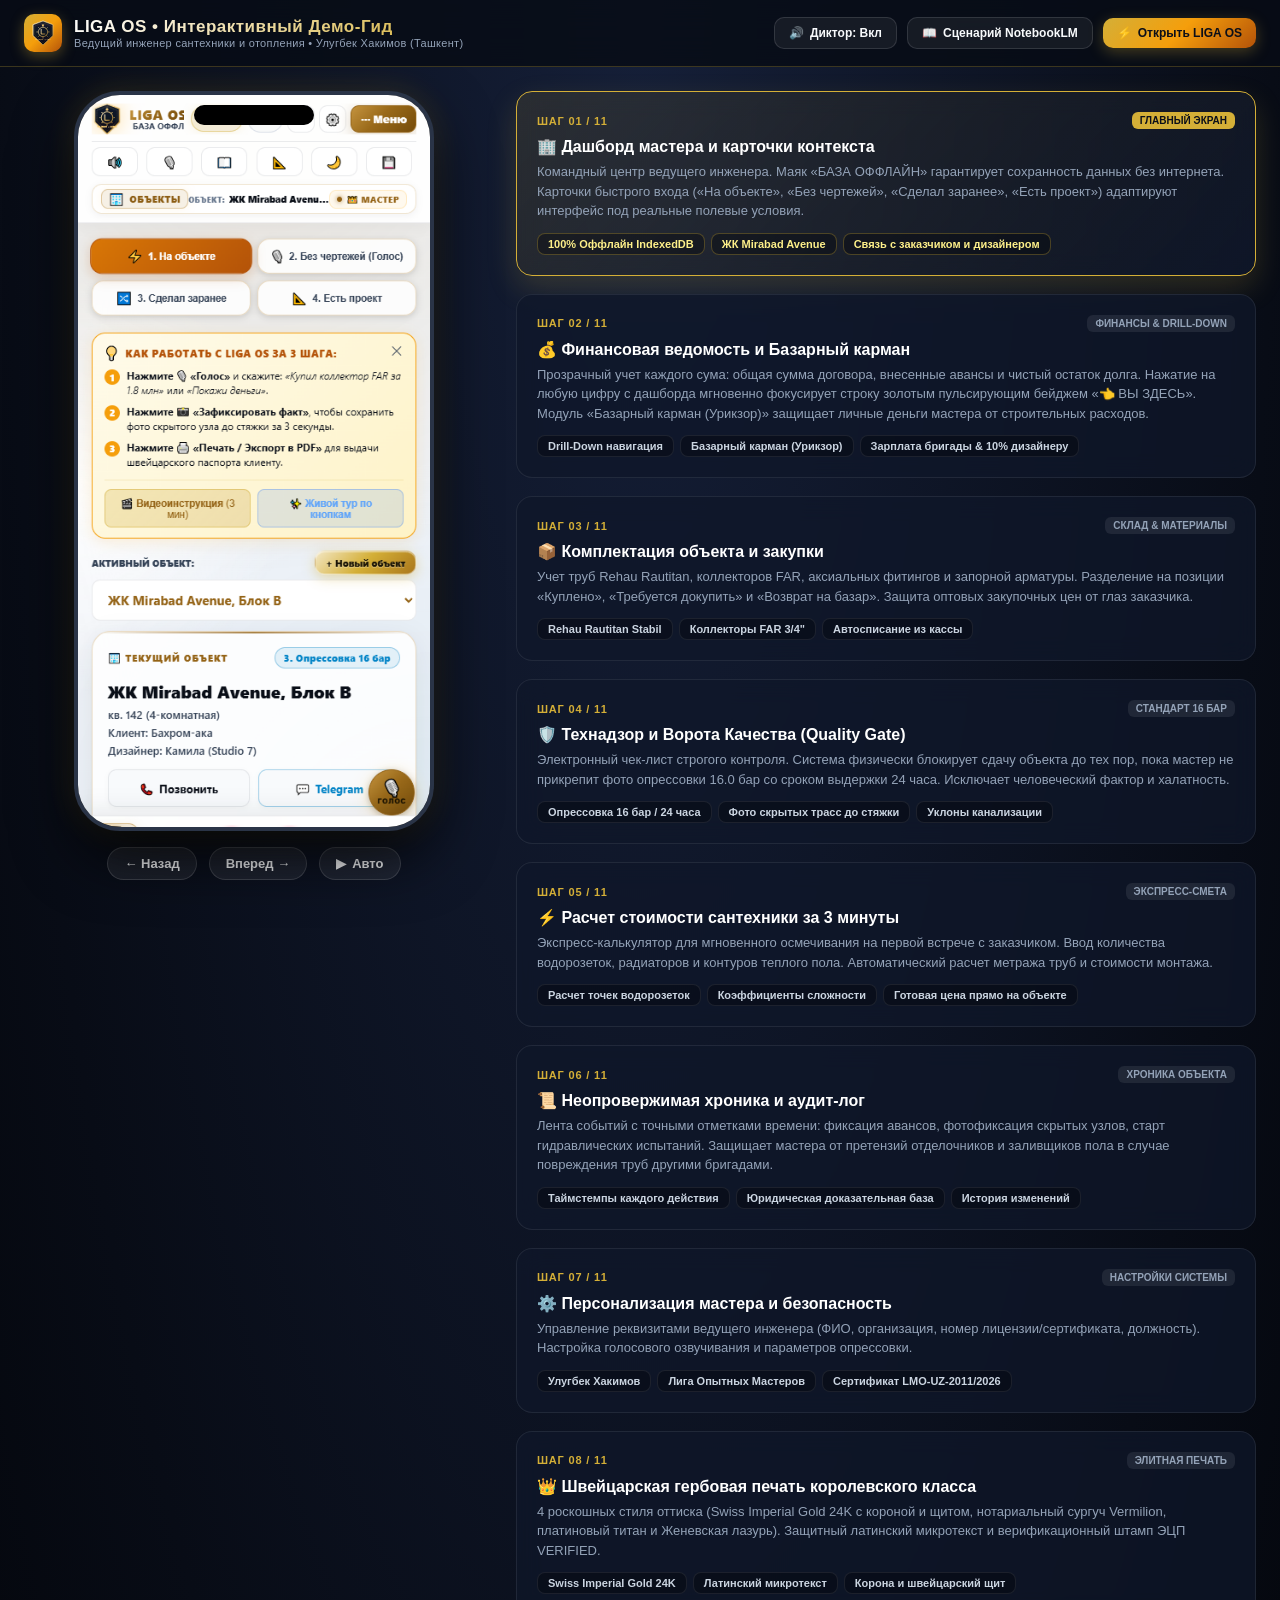
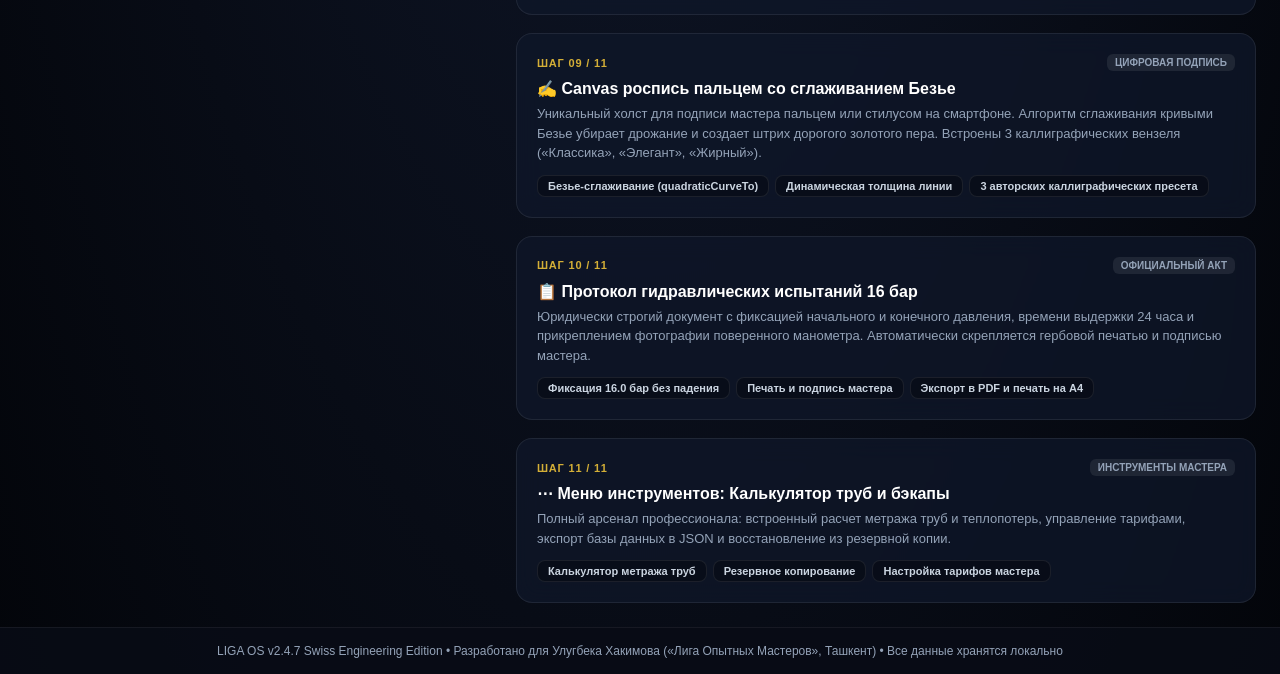
==== demo/index.html @ 66bcec08 "feat(demo): Add interactive web presentation, 11 high-res UI screenshots & NotebookLM master source " ====
<!DOCTYPE html>
<html lang="ru">
<head>
  <meta charset="UTF-8">
  <meta name="viewport" content="width=device-width, initial-scale=1.0">
  <title>LIGA OS — Официальная Интерактивная Презентация и Демо-Гид</title>
  <link rel="icon" href="../icons/favicon.ico">
  <style>
    :root {
      --bg-dark: #080c16;
      --bg-card: rgba(15, 23, 42, 0.75);
      --glass-border: rgba(212, 175, 55, 0.25);
      --gold-primary: #d4af37;
      --gold-light: #fef08a;
      --gold-gradient: linear-gradient(135deg, #d4af37 0%, #f59e0b 50%, #b45309 100%);
      --text-main: #f8fafc;
      --text-muted: #94a3b8;
      --neon-emerald: #10b981;
      --neon-cyan: #06b6d4;
      --radius-main: 16px;
      --font-main: -apple-system, BlinkMacSystemFont, "Segoe UI", Roboto, "Helvetica Neue", Arial, sans-serif;
    }

    * {
      box-sizing: border-box;
      margin: 0;
      padding: 0;
    }

    body {
      background: radial-gradient(ellipse at 50% 0%, #151f38 0%, #080c16 70%, #03050a 100%);
      color: var(--text-main);
      font-family: var(--font-main);
      min-height: 100vh;
      display: flex;
      flex-direction: column;
      overflow-x: hidden;
    }

    /* Верхняя панель презентации */
    .demo-header {
      display: flex;
      justify-content: space-between;
      align-items: center;
      padding: 14px 24px;
      background: rgba(8, 12, 22, 0.85);
      backdrop-filter: blur(16px);
      border-bottom: 1px solid var(--glass-border);
      position: sticky;
      top: 0;
      z-index: 100;
    }

    .brand-block {
      display: flex;
      align-items: center;
      gap: 12px;
    }

    .brand-logo {
      width: 38px;
      height: 38px;
      border-radius: 10px;
      background: var(--gold-gradient);
      padding: 6px;
      box-shadow: 0 4px 14px rgba(212, 175, 55, 0.35);
    }

    .brand-title {
      font-size: 17px;
      font-weight: 900;
      letter-spacing: 0.5px;
      background: linear-gradient(135deg, #ffffff 0%, var(--gold-primary) 100%);
      -webkit-background-clip: text;
      -webkit-text-fill-color: transparent;
    }

    .brand-tag {
      font-size: 11px;
      color: var(--text-muted);
      letter-spacing: 0.3px;
    }

    .header-actions {
      display: flex;
      align-items: center;
      gap: 10px;
    }

    .btn-action {
      background: rgba(255, 255, 255, 0.06);
      border: 1px solid rgba(255, 255, 255, 0.12);
      color: var(--text-main);
      padding: 8px 14px;
      border-radius: 10px;
      font-size: 12px;
      font-weight: 700;
      cursor: pointer;
      display: flex;
      align-items: center;
      gap: 6px;
      text-decoration: none;
      transition: all 0.2s ease;
    }

    .btn-action:hover {
      background: rgba(212, 175, 55, 0.15);
      border-color: var(--gold-primary);
      transform: translateY(-1px);
    }

    .btn-gold {
      background: var(--gold-gradient);
      color: #0b0f19;
      border: none;
      box-shadow: 0 4px 15px rgba(212, 175, 55, 0.3);
    }

    .btn-gold:hover {
      box-shadow: 0 6px 20px rgba(212, 175, 55, 0.5);
    }

    /* Основная рабочая область */
    .demo-main {
      flex: 1;
      display: grid;
      grid-template-columns: 460px 1fr;
      gap: 32px;
      padding: 24px;
      max-width: 1400px;
      margin: 0 auto;
      width: 100%;
    }

    @media (max-width: 992px) {
      .demo-main {
        grid-template-columns: 1fr;
        padding: 16px;
      }
    }

    /* Смартфон-фрейм */
    .phone-container {
      display: flex;
      flex-direction: column;
      align-items: center;
      position: sticky;
      top: 90px;
    }

    .phone-mockup {
      width: 360px;
      height: 740px;
      background: #000000;
      border-radius: 46px;
      border: 4px solid #2a3447;
      box-shadow: 0 25px 60px rgba(0, 0, 0, 0.8), 0 0 30px rgba(212, 175, 55, 0.2);
      position: relative;
      overflow: hidden;
      display: flex;
      flex-direction: column;
    }

    .phone-notch {
      position: absolute;
      top: 10px;
      left: 50%;
      transform: translateX(-50%);
      width: 120px;
      height: 20px;
      background: #000;
      border-radius: 12px;
      z-index: 10;
    }

    .phone-screen {
      flex: 1;
      overflow-y: auto;
      background: #0b0f19;
      position: relative;
    }

    .phone-screen img {
      width: 100%;
      display: block;
      transition: opacity 0.3s ease;
    }

    .phone-controls {
      display: flex;
      justify-content: center;
      gap: 12px;
      margin-top: 16px;
    }

    .control-btn {
      background: rgba(255, 255, 255, 0.08);
      border: 1px solid rgba(255, 255, 255, 0.15);
      color: var(--text-main);
      padding: 8px 16px;
      border-radius: 20px;
      font-size: 13px;
      font-weight: 700;
      cursor: pointer;
      display: flex;
      align-items: center;
      gap: 6px;
      transition: all 0.2s ease;
    }

    .control-btn:hover {
      background: var(--gold-primary);
      color: #0b0f19;
    }

    /* Панель шагов и описаний */
    .walkthrough-panel {
      display: flex;
      flex-direction: column;
      gap: 18px;
    }

    .step-card {
      background: var(--bg-card);
      border: 1px solid rgba(255, 255, 255, 0.08);
      border-radius: var(--radius-main);
      padding: 20px;
      cursor: pointer;
      transition: all 0.25s cubic-bezier(0.16, 1, 0.3, 1);
      position: relative;
      backdrop-filter: blur(12px);
    }

    .step-card:hover {
      border-color: rgba(212, 175, 55, 0.4);
      transform: translateY(-2px);
      box-shadow: 0 8px 24px rgba(0, 0, 0, 0.4);
    }

    .step-card.active {
      border-color: var(--gold-primary);
      background: linear-gradient(135deg, rgba(212, 175, 55, 0.12) 0%, rgba(15, 23, 42, 0.9) 100%);
      box-shadow: 0 12px 30px rgba(212, 175, 55, 0.18);
    }

    .step-header {
      display: flex;
      justify-content: space-between;
      align-items: center;
      margin-bottom: 8px;
    }

    .step-number {
      font-size: 11px;
      font-weight: 800;
      color: var(--gold-primary);
      text-transform: uppercase;
      letter-spacing: 0.8px;
    }

    .step-badge {
      font-size: 10px;
      font-weight: 800;
      padding: 3px 8px;
      border-radius: 6px;
      background: rgba(255, 255, 255, 0.08);
      color: var(--text-muted);
    }

    .step-card.active .step-badge {
      background: var(--gold-primary);
      color: #0b0f19;
    }

    .step-title {
      font-size: 16px;
      font-weight: 800;
      color: #ffffff;
      margin-bottom: 6px;
    }

    .step-desc {
      font-size: 13px;
      color: var(--text-muted);
      line-height: 1.5;
    }

    .step-features {
      margin-top: 12px;
      display: flex;
      flex-wrap: wrap;
      gap: 6px;
    }

    .feature-chip {
      font-size: 11px;
      font-weight: 600;
      padding: 4px 10px;
      border-radius: 8px;
      background: rgba(0, 0, 0, 0.3);
      border: 1px solid rgba(255, 255, 255, 0.08);
      color: #cbd5e1;
    }

    .step-card.active .feature-chip {
      border-color: rgba(212, 175, 55, 0.3);
      color: var(--gold-light);
    }

    /* Футер */
    .demo-footer {
      padding: 16px 24px;
      text-align: center;
      border-top: 1px solid rgba(255, 255, 255, 0.06);
      background: rgba(8, 12, 22, 0.9);
      font-size: 12px;
      color: var(--text-muted);
    }

    /* Floating Voice Player Indicator */
    .voice-indicator {
      display: flex;
      align-items: center;
      gap: 6px;
      font-size: 11px;
      color: var(--neon-emerald);
      font-weight: 700;
    }

    .pulse-dot {
      width: 8px;
      height: 8px;
      border-radius: 50%;
      background: var(--neon-emerald);
      box-shadow: 0 0 10px var(--neon-emerald);
      animation: pulse 1.5s infinite;
    }

    @keyframes pulse {
      0%, 100% { transform: scale(1); opacity: 1; }
      50% { transform: scale(1.3); opacity: 0.6; }
    }
  </style>
</head>
<body>

  <!-- Верхний статус-бар презентации -->
  <header class="demo-header">
    <div class="brand-block">
      <img src="../icons/logo.svg" alt="LIGA Logo" class="brand-logo">
      <div>
        <div class="brand-title">LIGA OS • Интерактивный Демо-Гид</div>
        <div class="brand-tag">Ведущий инженер сантехники и отопления • Улугбек Хакимов (Ташкент)</div>
      </div>
    </div>
    <div class="header-actions">
      <button id="btn-voice-toggle" class="btn-action" onclick="toggleVoiceNarration()">
        <span id="voice-icon">🔊</span>
        <span id="voice-status">Диктор: Вкл</span>
      </button>
      <a href="./NOTEBOOKLM_MASTER_SOURCE.md" target="_blank" class="btn-action" title="Открыть полный сценарий для NotebookLM">
        <span>📖</span> Сценарий NotebookLM
      </a>
      <a href="../index.html" class="btn-action btn-gold" title="Открыть рабочее приложение LIGA OS">
        <span>⚡</span> Открыть LIGA OS
      </a>
    </div>
  </header>

  <!-- Рабочая область -->
  <main class="demo-main">

    <!-- Левая колонка: интерактивный смартфон -->
    <div class="phone-container">
      <div class="phone-mockup">
        <div class="phone-notch"></div>
        <div class="phone-screen" id="phone-screen">
          <img id="active-screenshot" src="./assets/01_dashboard.png" alt="Экран LIGA OS">
        </div>
      </div>
      <div class="phone-controls">
        <button class="control-btn" onclick="prevStep()">← Назад</button>
        <button class="control-btn" onclick="nextStep()">Вперед →</button>
        <button class="control-btn" onclick="toggleAutoPlay()">
          <span id="autoplay-icon">▶</span> Авто
        </button>
      </div>
    </div>

    <!-- Правая колонка: интерактивные шаги -->
    <div class="walkthrough-panel" id="steps-list">

      <!-- Шаг 1 -->
      <div class="step-card active" data-step="0" onclick="goToStep(0)">
        <div class="step-header">
          <span class="step-number">Шаг 01 / 11</span>
          <span class="step-badge">ГЛАВНЫЙ ЭКРАН</span>
        </div>
        <div class="step-title">🏢 Дашборд мастера и карточки контекста</div>
        <div class="step-desc">
          Командный центр ведущего инженера. Маяк «БАЗА ОФФЛАЙН» гарантирует сохранность данных без интернета. Карточки быстрого входа («На объекте», «Без чертежей», «Сделал заранее», «Есть проект») адаптируют интерфейс под реальные полевые условия.
        </div>
        <div class="step-features">
          <span class="feature-chip">100% Оффлайн IndexedDB</span>
          <span class="feature-chip">ЖК Mirabad Avenue</span>
          <span class="feature-chip">Связь с заказчиком и дизайнером</span>
        </div>
      </div>

      <!-- Шаг 2 -->
      <div class="step-card" data-step="1" onclick="goToStep(1)">
        <div class="step-header">
          <span class="step-number">Шаг 02 / 11</span>
          <span class="step-badge">ФИНАНСЫ & DRILL-DOWN</span>
        </div>
        <div class="step-title">💰 Финансовая ведомость и Базарный карман</div>
        <div class="step-desc">
          Прозрачный учет каждого сума: общая сумма договора, внесенные авансы и чистый остаток долга. Нажатие на любую цифру с дашборда мгновенно фокусирует строку золотым пульсирующим бейджем «👈 ВЫ ЗДЕСЬ». Модуль «Базарный карман (Урикзор)» защищает личные деньги мастера от строительных расходов.
        </div>
        <div class="step-features">
          <span class="feature-chip">Drill-Down навигация</span>
          <span class="feature-chip">Базарный карман (Урикзор)</span>
          <span class="feature-chip">Зарплата бригады & 10% дизайнеру</span>
        </div>
      </div>

      <!-- Шаг 3 -->
      <div class="step-card" data-step="2" onclick="goToStep(2)">
        <div class="step-header">
          <span class="step-number">Шаг 03 / 11</span>
          <span class="step-badge">СКЛАД & МАТЕРИАЛЫ</span>
        </div>
        <div class="step-title">📦 Комплектация объекта и закупки</div>
        <div class="step-desc">
          Учет труб Rehau Rautitan, коллекторов FAR, аксиальных фитингов и запорной арматуры. Разделение на позиции «Куплено», «Требуется докупить» и «Возврат на базар». Защита оптовых закупочных цен от глаз заказчика.
        </div>
        <div class="step-features">
          <span class="feature-chip">Rehau Rautitan Stabil</span>
          <span class="feature-chip">Коллекторы FAR 3/4"</span>
          <span class="feature-chip">Автосписание из кассы</span>
        </div>
      </div>

      <!-- Шаг 4 -->
      <div class="step-card" data-step="3" onclick="goToStep(3)">
        <div class="step-header">
          <span class="step-number">Шаг 04 / 11</span>
          <span class="step-badge">СТАНДАРТ 16 БАР</span>
        </div>
        <div class="step-title">🛡️ Технадзор и Ворота Качества (Quality Gate)</div>
        <div class="step-desc">
          Электронный чек-лист строгого контроля. Система физически блокирует сдачу объекта до тех пор, пока мастер не прикрепит фото опрессовки 16.0 бар со сроком выдержки 24 часа. Исключает человеческий фактор и халатность.
        </div>
        <div class="step-features">
          <span class="feature-chip">Опрессовка 16 бар / 24 часа</span>
          <span class="feature-chip">Фото скрытых трасс до стяжки</span>
          <span class="feature-chip">Уклоны канализации</span>
        </div>
      </div>

      <!-- Шаг 5 -->
      <div class="step-card" data-step="4" onclick="goToStep(4)">
        <div class="step-header">
          <span class="step-number">Шаг 05 / 11</span>
          <span class="step-badge">ЭКСПРЕСС-СМЕТА</span>
        </div>
        <div class="step-title">⚡ Расчет стоимости сантехники за 3 минуты</div>
        <div class="step-desc">
          Экспресс-калькулятор для мгновенного осмечивания на первой встрече с заказчиком. Ввод количества водорозеток, радиаторов и контуров теплого пола. Автоматический расчет метража труб и стоимости монтажа.
        </div>
        <div class="step-features">
          <span class="feature-chip">Расчет точек водорозеток</span>
          <span class="feature-chip">Коэффициенты сложности</span>
          <span class="feature-chip">Готовая цена прямо на объекте</span>
        </div>
      </div>

      <!-- Шаг 6 -->
      <div class="step-card" data-step="5" onclick="goToStep(5)">
        <div class="step-header">
          <span class="step-number">Шаг 06 / 11</span>
          <span class="step-badge">ХРОНИКА ОБЪЕКТА</span>
        </div>
        <div class="step-title">📜 Неопровержимая хроника и аудит-лог</div>
        <div class="step-desc">
          Лента событий с точными отметками времени: фиксация авансов, фотофиксация скрытых узлов, старт гидравлических испытаний. Защищает мастера от претензий отделочников и заливщиков пола в случае повреждения труб другими бригадами.
        </div>
        <div class="step-features">
          <span class="feature-chip">Таймстемпы каждого действия</span>
          <span class="feature-chip">Юридическая доказательная база</span>
          <span class="feature-chip">История изменений</span>
        </div>
      </div>

      <!-- Шаг 7 -->
      <div class="step-card" data-step="6" onclick="goToStep(6)">
        <div class="step-header">
          <span class="step-number">Шаг 07 / 11</span>
          <span class="step-badge">НАСТРОЙКИ СИСТЕМЫ</span>
        </div>
        <div class="step-title">⚙️ Персонализация мастера и безопасность</div>
        <div class="step-desc">
          Управление реквизитами ведущего инженера (ФИО, организация, номер лицензии/сертификата, должность). Настройка голосового озвучивания и параметров опрессовки.
        </div>
        <div class="step-features">
          <span class="feature-chip">Улугбек Хакимов</span>
          <span class="feature-chip">Лига Опытных Мастеров</span>
          <span class="feature-chip">Сертификат LMO-UZ-2011/2026</span>
        </div>
      </div>

      <!-- Шаг 8 -->
      <div class="step-card" data-step="7" onclick="goToStep(7)">
        <div class="step-header">
          <span class="step-number">Шаг 08 / 11</span>
          <span class="step-badge">ЭЛИТНАЯ ПЕЧАТЬ</span>
        </div>
        <div class="step-title">👑 Швейцарская гербовая печать королевского класса</div>
        <div class="step-desc">
          4 роскошных стиля оттиска (Swiss Imperial Gold 24K с короной и щитом, нотариальный сургуч Vermilion, платиновый титан и Женевская лазурь). Защитный латинский микротекст и верификационный штамп ЭЦП VERIFIED.
        </div>
        <div class="step-features">
          <span class="feature-chip">Swiss Imperial Gold 24K</span>
          <span class="feature-chip">Латинский микротекст</span>
          <span class="feature-chip">Корона и швейцарский щит</span>
        </div>
      </div>

      <!-- Шаг 9 -->
      <div class="step-card" data-step="8" onclick="goToStep(8)">
        <div class="step-header">
          <span class="step-number">Шаг 09 / 11</span>
          <span class="step-badge">ЦИФРОВАЯ ПОДПИСЬ</span>
        </div>
        <div class="step-title">✍️ Canvas роспись пальцем со сглаживанием Безье</div>
        <div class="step-desc">
          Уникальный холст для подписи мастера пальцем или стилусом на смартфоне. Алгоритм сглаживания кривыми Безье убирает дрожание и создает штрих дорогого золотого пера. Встроены 3 каллиграфических вензеля («Классика», «Элегант», «Жирный»).
        </div>
        <div class="step-features">
          <span class="feature-chip">Безье-сглаживание (quadraticCurveTo)</span>
          <span class="feature-chip">Динамическая толщина линии</span>
          <span class="feature-chip">3 авторских каллиграфических пресета</span>
        </div>
      </div>

      <!-- Шаг 10 -->
      <div class="step-card" data-step="9" onclick="goToStep(9)">
        <div class="step-header">
          <span class="step-number">Шаг 10 / 11</span>
          <span class="step-badge">ОФИЦИАЛЬНЫЙ АКТ</span>
        </div>
        <div class="step-title">📋 Протокол гидравлических испытаний 16 бар</div>
        <div class="step-desc">
          Юридически строгий документ с фиксацией начального и конечного давления, времени выдержки 24 часа и прикреплением фотографии поверенного манометра. Автоматически скрепляется гербовой печатью и подписью мастера.
        </div>
        <div class="step-features">
          <span class="feature-chip">Фиксация 16.0 бар без падения</span>
          <span class="feature-chip">Печать и подпись мастера</span>
          <span class="feature-chip">Экспорт в PDF и печать на А4</span>
        </div>
      </div>

      <!-- Шаг 11 -->
      <div class="step-card" data-step="10" onclick="goToStep(10)">
        <div class="step-header">
          <span class="step-number">Шаг 11 / 11</span>
          <span class="step-badge">ИНСТРУМЕНТЫ МАСТЕРА</span>
        </div>
        <div class="step-title">⋯ Меню инструментов: Калькулятор труб и бэкапы</div>
        <div class="step-desc">
          Полный арсенал профессионала: встроенный расчет метража труб и теплопотерь, управление тарифами, экспорт базы данных в JSON и восстановление из резервной копии.
        </div>
        <div class="step-features">
          <span class="feature-chip">Калькулятор метража труб</span>
          <span class="feature-chip">Резервное копирование</span>
          <span class="feature-chip">Настройка тарифов мастера</span>
        </div>
      </div>

    </div>

  </main>

  <!-- Футер -->
  <footer class="demo-footer">
    LIGA OS v2.4.7 Swiss Engineering Edition • Разработано для Улугбека Хакимова («Лига Опытных Мастеров», Ташкент) • Все данные хранятся локально
  </footer>

  <script>
    const screenshots = [
      './assets/01_dashboard.png',
      './assets/02_finances.png',
      './assets/03_materials.png',
      './assets/04_checklist.png',
      './assets/05_estimate.png',
      './assets/06_history.png',
      './assets/07_settings.png',
      './assets/08_seal_preview.png',
      './assets/09_signature_pad.png',
      './assets/10_pressure_act.png',
      './assets/11_more_menu.png'
    ];

    const voiceTexts = [
      "Шаг первый. Главный экран. Командный пункт мастера. Обратите внимание на зеленый индикатор 'База оффлайн'. Все данные объекта ЖК Mirabad Avenue хранятся прямо на смартфоне.",
      "Шаг второй. Финансы и взаиморасчеты. Договор, авансы и чистый остаток долга. Нажмите на сумму с главного экрана, и система подсветит строку ярким золотым бейджем 'Вы здесь'.",
      "Шаг третий. Склад и комплектация. Учет труб Rehau, коллекторов FAR и фитингов. Реальные закупочные цены на рынке Урикзор скрыты от посторонних глаз.",
      "Шаг четвертый. Технадзор и опрессовка 16 бар. Система физически блокирует сдачу объекта до подтверждения суточной опрессовки давлением 16 атмосфер.",
      "Шаг пятый. Экспресс-смета за три минуты прямо на объекте. Расчет водорозеток, отопления и теплого пола. Согласование цены без лишних споров.",
      "Шаг шестой. История объекта. Полный электронный журнал каждого действия с метками времени для защиты от любых претензий строителей.",
      "Шаг седьмой. Настройки системы. Персональные данные ведущего инженера Улугбека Хакимова и лицензия Лиги Опытных Мастеров.",
      "Шаг восьмой. Швейцарская гербовая печать королевского класса Swiss Imperial Gold с короной, щитом и микротекстом для официальных документов.",
      "Шаг девятый. Цифровая роспись мастера на холсте со сглаживанием Безье. Палец скользит мягко, как золотое перо, без неровностей и дрожания.",
      "Шаг десятый. Официальный Акт гидравлических испытаний 16 бар. Готов к печати на А4 или отправке клиенту в Телеграм.",
      "Шаг одиннадцатый. Меню инструментов мастера. Калькулятор труб, управление тарифами и надежные резервные копии базы данных."
    ];

    let currentStepIdx = 0;
    let isVoiceEnabled = true;
    let autoPlayTimer = null;

    function goToStep(idx) {
      if (idx < 0 || idx >= screenshots.length) return;
      currentStepIdx = idx;

      // 1. Обновляем изображение в смартфоне с плавной анимацией
      const img = document.getElementById('active-screenshot');
      img.style.opacity = '0.3';
      setTimeout(() => {
        img.src = screenshots[idx];
        img.style.opacity = '1';
      }, 150);

      // Скроллим телефон наверх
      const screen = document.getElementById('phone-screen');
      if (screen) screen.scrollTop = 0;

      // 2. Подсвечиваем активную карточку
      document.querySelectorAll('.step-card').forEach((card, i) => {
        if (i === idx) {
          card.classList.add('active');
          card.scrollIntoView({ behavior: 'smooth', block: 'nearest' });
        } else {
          card.classList.remove('active');
        }
      });

      // 3. Озвучиваем диктором, если включено
      if (isVoiceEnabled) {
        speakText(voiceTexts[idx]);
      }
    }

    function prevStep() {
      const nextIdx = currentStepIdx > 0 ? currentStepIdx - 1 : screenshots.length - 1;
      goToStep(nextIdx);
    }

    function nextStep() {
      const nextIdx = currentStepIdx < screenshots.length - 1 ? currentStepIdx + 1 : 0;
      goToStep(nextIdx);
    }

    function toggleAutoPlay() {
      const btn = document.getElementById('autoplay-icon');
      if (autoPlayTimer) {
        clearInterval(autoPlayTimer);
        autoPlayTimer = null;
        btn.innerText = '▶';
      } else {
        btn.innerText = '⏸';
        nextStep();
        autoPlayTimer = setInterval(() => {
          nextStep();
        }, 8000);
      }
    }

    function toggleVoiceNarration() {
      isVoiceEnabled = !isVoiceEnabled;
      const statusEl = document.getElementById('voice-status');
      const iconEl = document.getElementById('voice-icon');
      if (isVoiceEnabled) {
        statusEl.innerText = 'Диктор: Вкл';
        iconEl.innerText = '🔊';
        speakText(voiceTexts[currentStepIdx]);
      } else {
        statusEl.innerText = 'Диктор: Выкл';
        iconEl.innerText = '🔇';
        if (window.speechSynthesis) window.speechSynthesis.cancel();
      }
    }

    function speakText(text) {
      if (!window.speechSynthesis) return;
      window.speechSynthesis.cancel();
      const utterance = new SpeechSynthesisUtterance(text);
      utterance.lang = 'ru-RU';
      utterance.rate = 1.05;
      utterance.pitch = 1.0;
      window.speechSynthesis.speak(utterance);
    }
  </script>
</body>
</html>
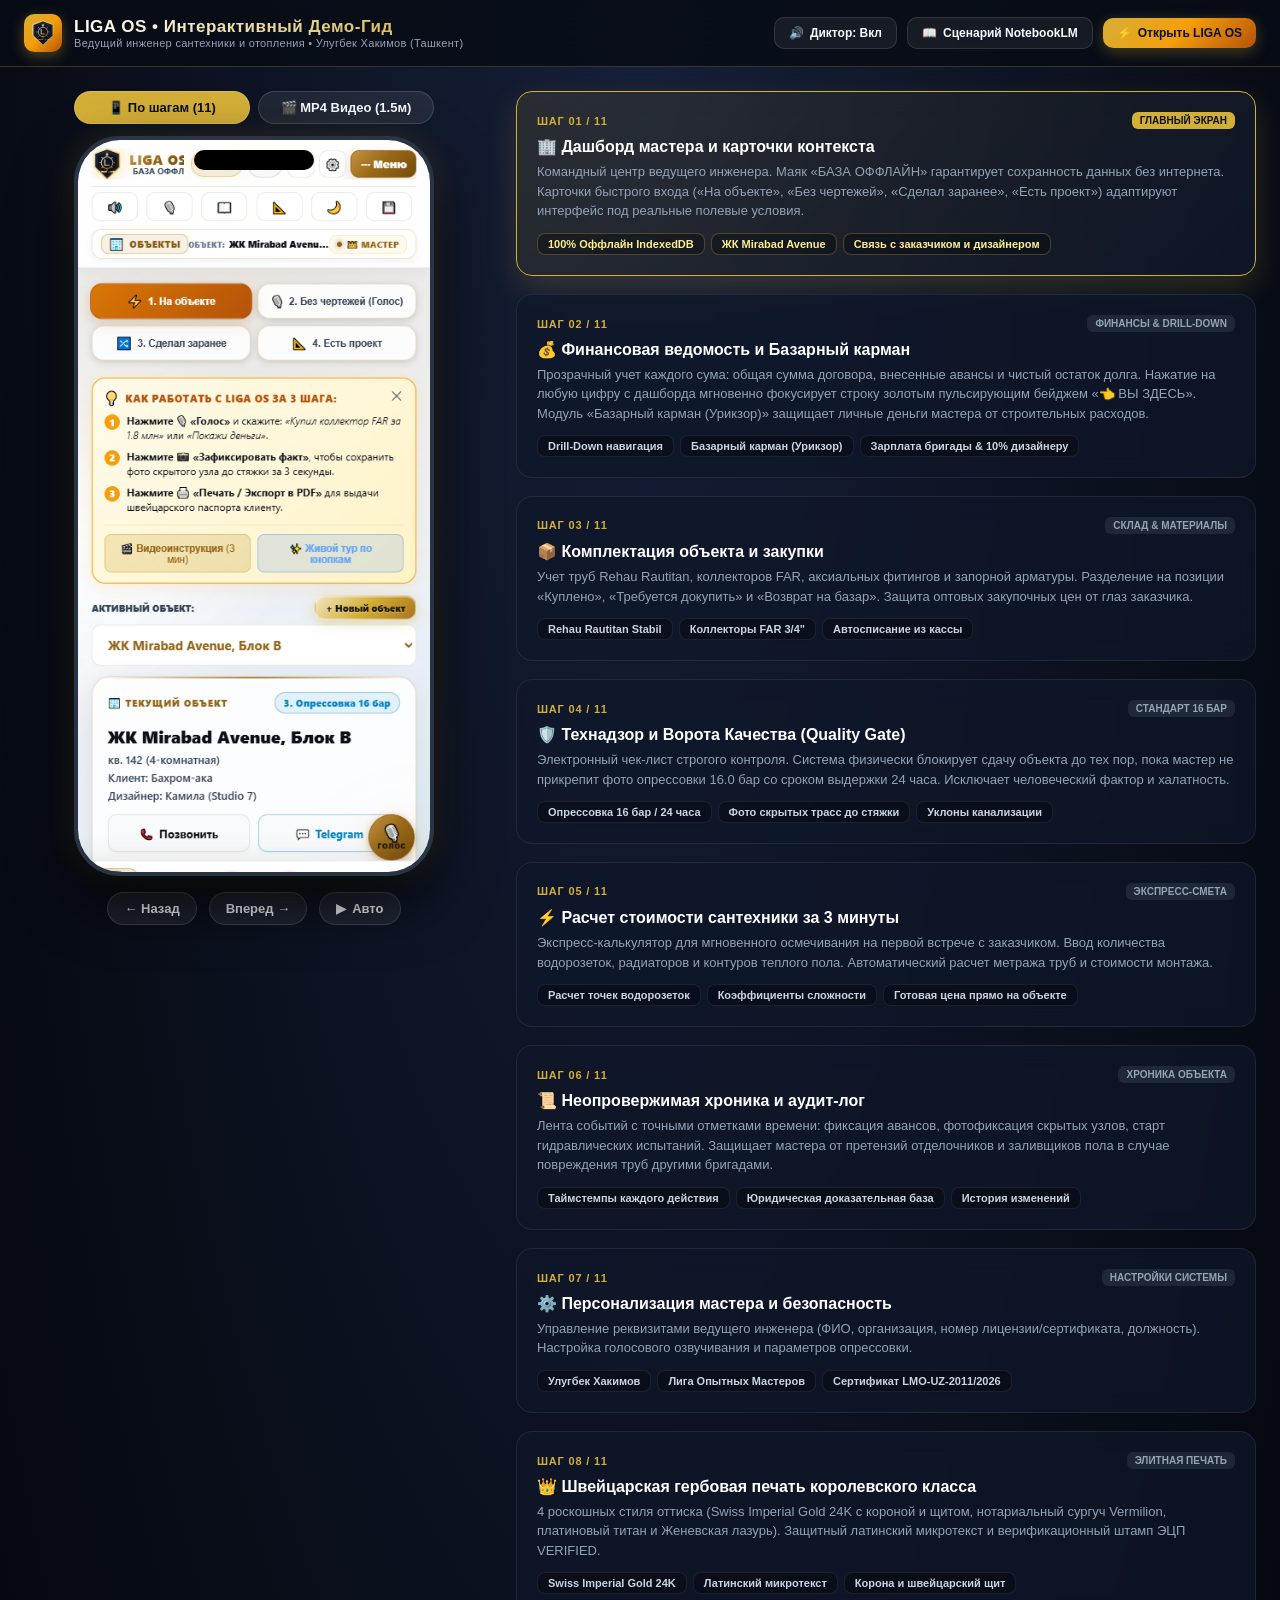
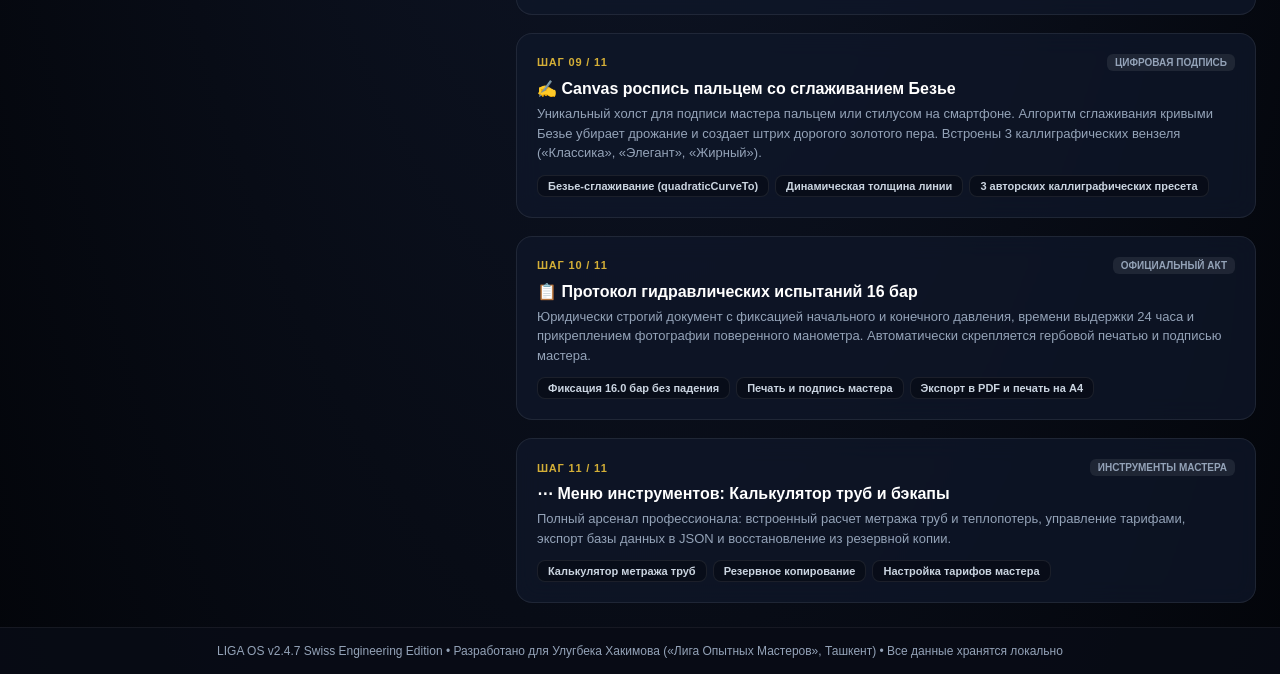
==== commit ca30d9e7: "v2.4.8: Official MP4 video guide (3.8MB with Russian narration), Network-First Service Worker cache " ====
--- a/demo/index.html
+++ b/demo/index.html
@@ -372,13 +372,24 @@
 
     <!-- Левая колонка: интерактивный смартфон -->
     <div class="phone-container">
+      <!-- Переключатель режима: Шаги / Видео -->
+      <div style="display:flex; gap:8px; margin-bottom:12px; width:100%; max-width:360px;">
+        <button id="btn-mode-interactive" class="control-btn" onclick="switchDemoView('interactive')" style="flex:1; justify-content:center; background:var(--gold-primary); color:#0b0f19;">
+          📱 По шагам (11)
+        </button>
+        <button id="btn-mode-video" class="control-btn" onclick="switchDemoView('video')" style="flex:1; justify-content:center;">
+          🎬 MP4 Видео (1.5м)
+        </button>
+      </div>
+
       <div class="phone-mockup">
         <div class="phone-notch"></div>
         <div class="phone-screen" id="phone-screen">
           <img id="active-screenshot" src="./assets/01_dashboard.png" alt="Экран LIGA OS">
-        </div>
-      </div>
-      <div class="phone-controls">
+          <video id="demo-mp4-video" controls playsinline src="./liga_os_full_guide.mp4" style="display:none; width:100%; height:100%; object-fit:contain; background:#000;"></video>
+        </div>
+      </div>
+      <div class="phone-controls" id="phone-nav-controls">
         <button class="control-btn" onclick="prevStep()">← Назад</button>
         <button class="control-btn" onclick="nextStep()">Вперед →</button>
         <button class="control-btn" onclick="toggleAutoPlay()">
@@ -700,6 +711,37 @@
       utterance.pitch = 1.0;
       window.speechSynthesis.speak(utterance);
     }
+
+    function switchDemoView(mode) {
+      const img = document.getElementById('active-screenshot');
+      const vid = document.getElementById('demo-mp4-video');
+      const btnInt = document.getElementById('btn-mode-interactive');
+      const btnVid = document.getElementById('btn-mode-video');
+      const navControls = document.getElementById('phone-nav-controls');
+
+      if (mode === 'video') {
+        img.style.display = 'none';
+        vid.style.display = 'block';
+        vid.currentTime = 0;
+        vid.play().catch(() => {});
+        btnInt.style.background = 'rgba(255,255,255,0.08)';
+        btnInt.style.color = '#fff';
+        btnVid.style.background = 'var(--gold-primary)';
+        btnVid.style.color = '#0b0f19';
+        if (navControls) navControls.style.opacity = '0.4';
+        if (window.speechSynthesis) window.speechSynthesis.cancel();
+      } else {
+        vid.pause();
+        vid.style.display = 'none';
+        img.style.display = 'block';
+        btnVid.style.background = 'rgba(255,255,255,0.08)';
+        btnVid.style.color = '#fff';
+        btnInt.style.background = 'var(--gold-primary)';
+        btnInt.style.color = '#0b0f19';
+        if (navControls) navControls.style.opacity = '1';
+        goToStep(currentStepIdx);
+      }
+    }
   </script>
 </body>
 </html>
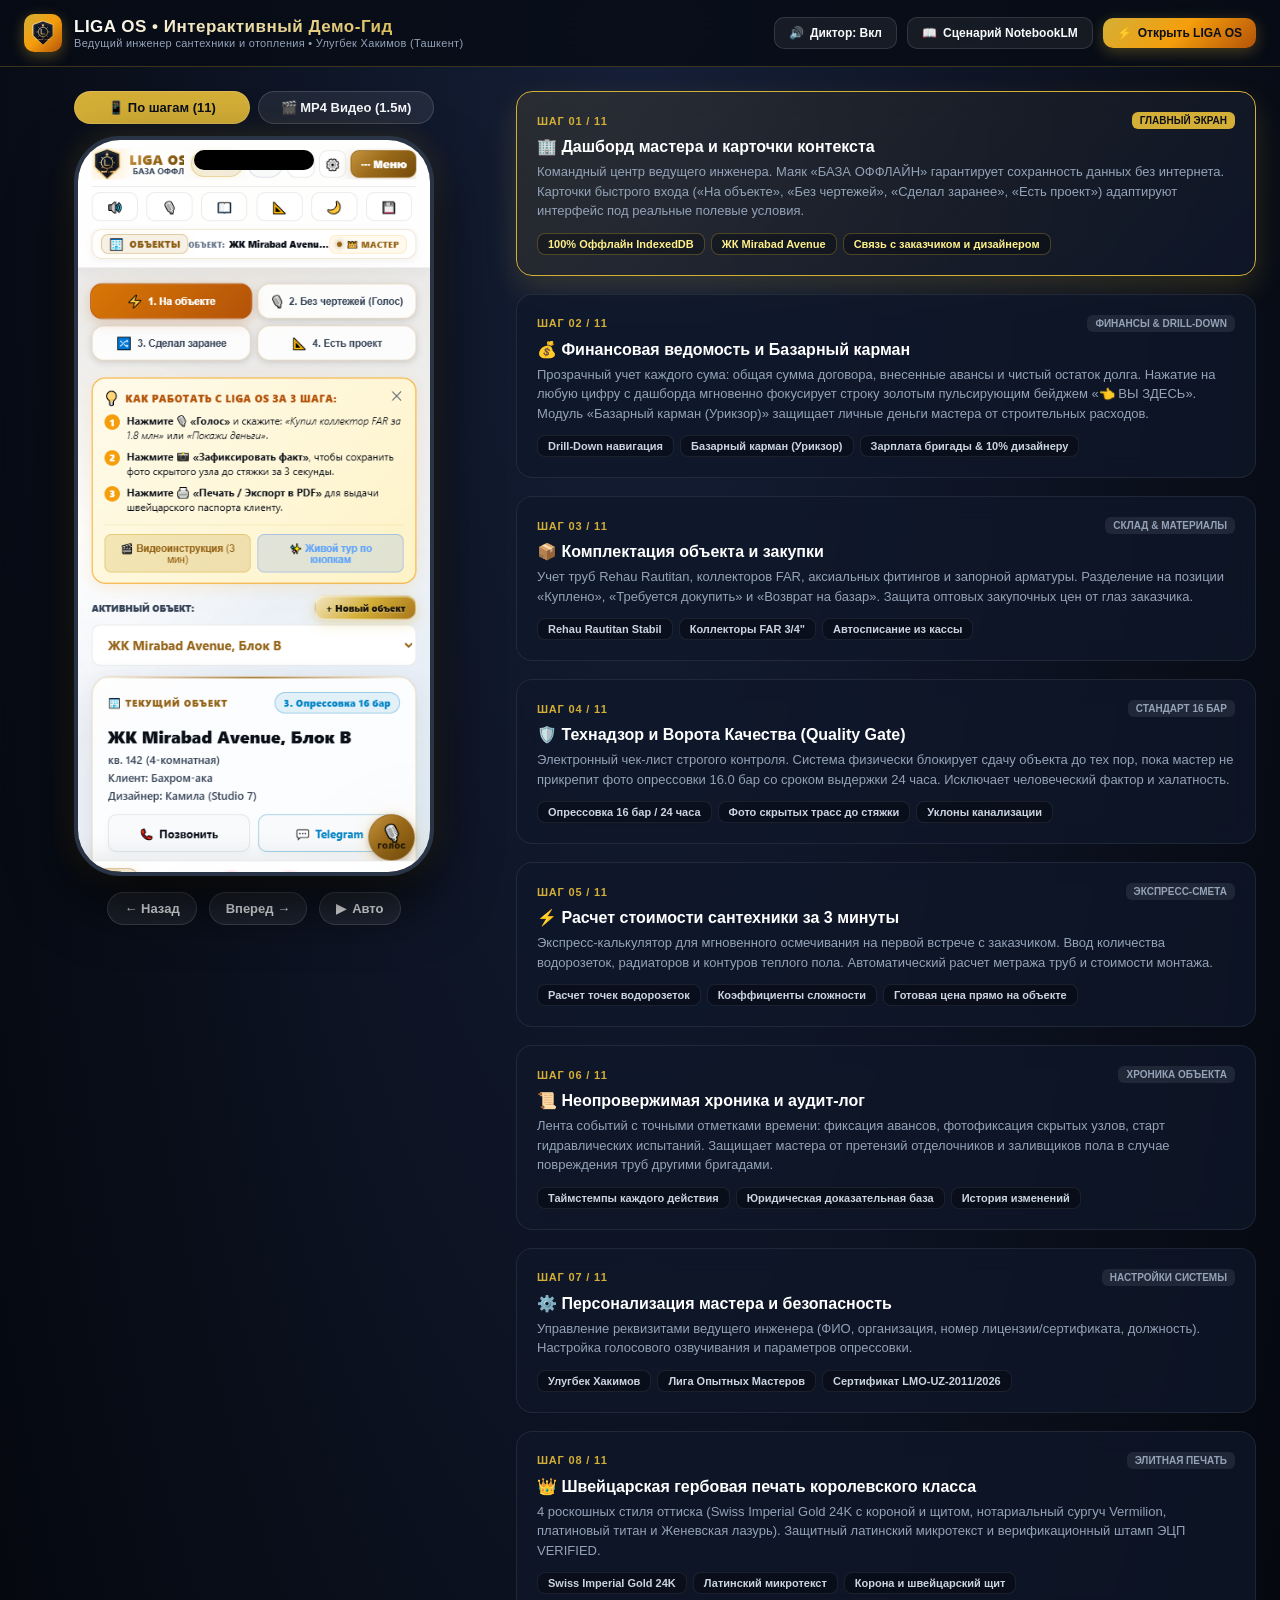
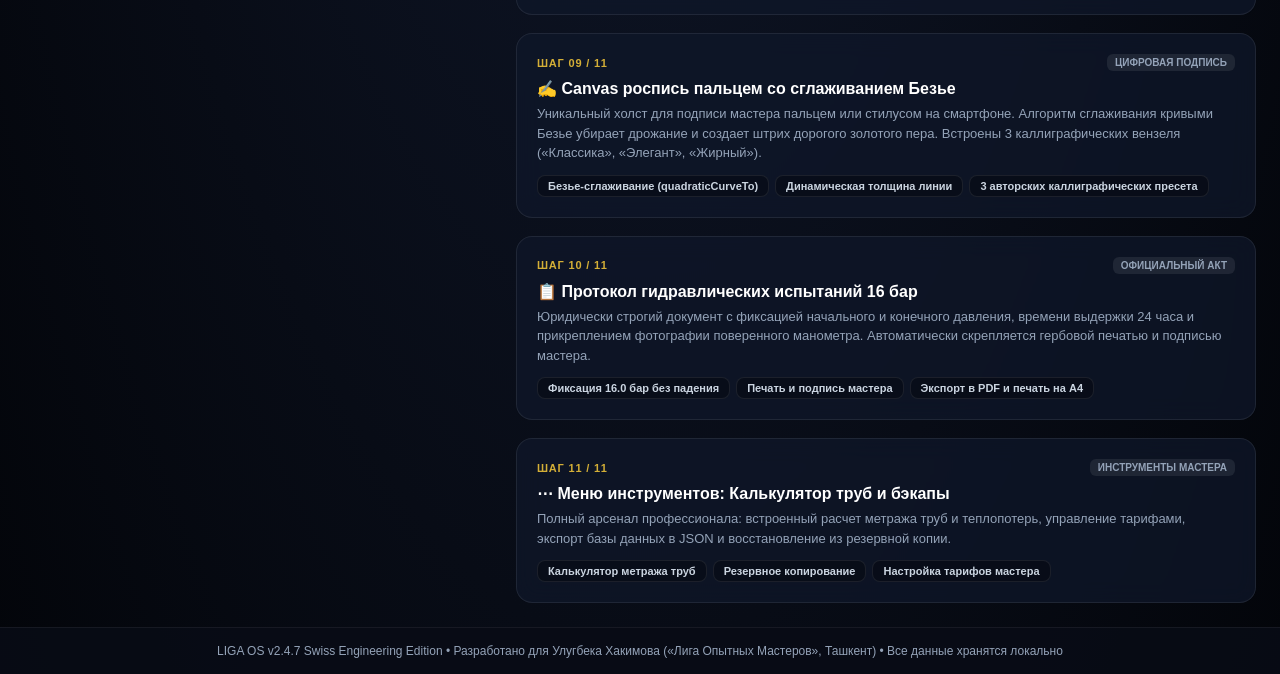
==== commit 0fd6e6a7: "fix(video): Enable MP4 faststart streaming, fix relative paths on Vercel, bypass media in Service Wo" ====
--- a/demo/index.html
+++ b/demo/index.html
@@ -386,7 +386,13 @@
         <div class="phone-notch"></div>
         <div class="phone-screen" id="phone-screen">
           <img id="active-screenshot" src="./assets/01_dashboard.png" alt="Экран LIGA OS">
-          <video id="demo-mp4-video" controls playsinline src="./liga_os_full_guide.mp4" style="display:none; width:100%; height:100%; object-fit:contain; background:#000;"></video>
+          <video id="demo-mp4-video" controls playsinline preload="auto" poster="./assets/01_dashboard.png" style="display:none; width:100%; height:100%; object-fit:contain; background:#000;">
+            <source src="./liga_os_full_guide.mp4" type="video/mp4">
+            <source src="liga_os_full_guide.mp4" type="video/mp4">
+            <source src="/demo/liga_os_full_guide.mp4" type="video/mp4">
+            <source src="/liga_os_full_guide.mp4" type="video/mp4">
+            Ваш браузер не поддерживает видео.
+          </video>
         </div>
       </div>
       <div class="phone-controls" id="phone-nav-controls">
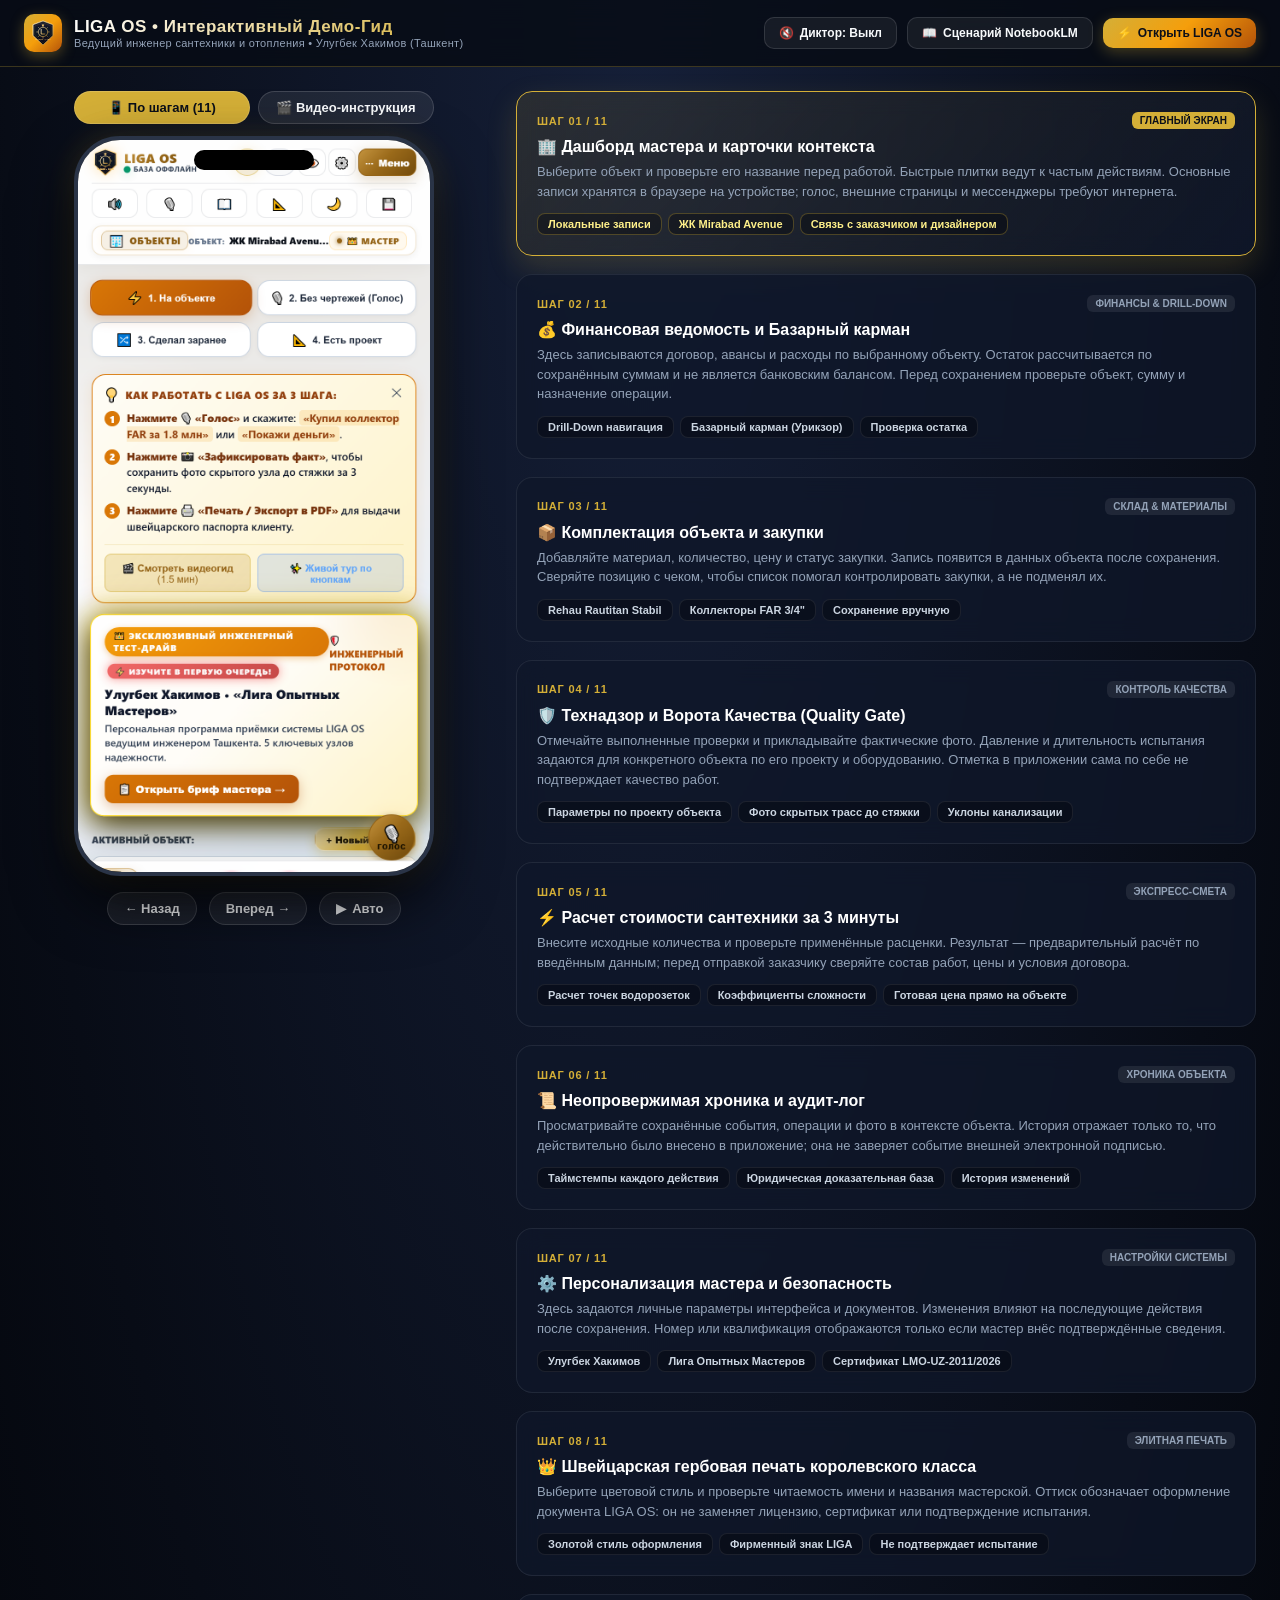
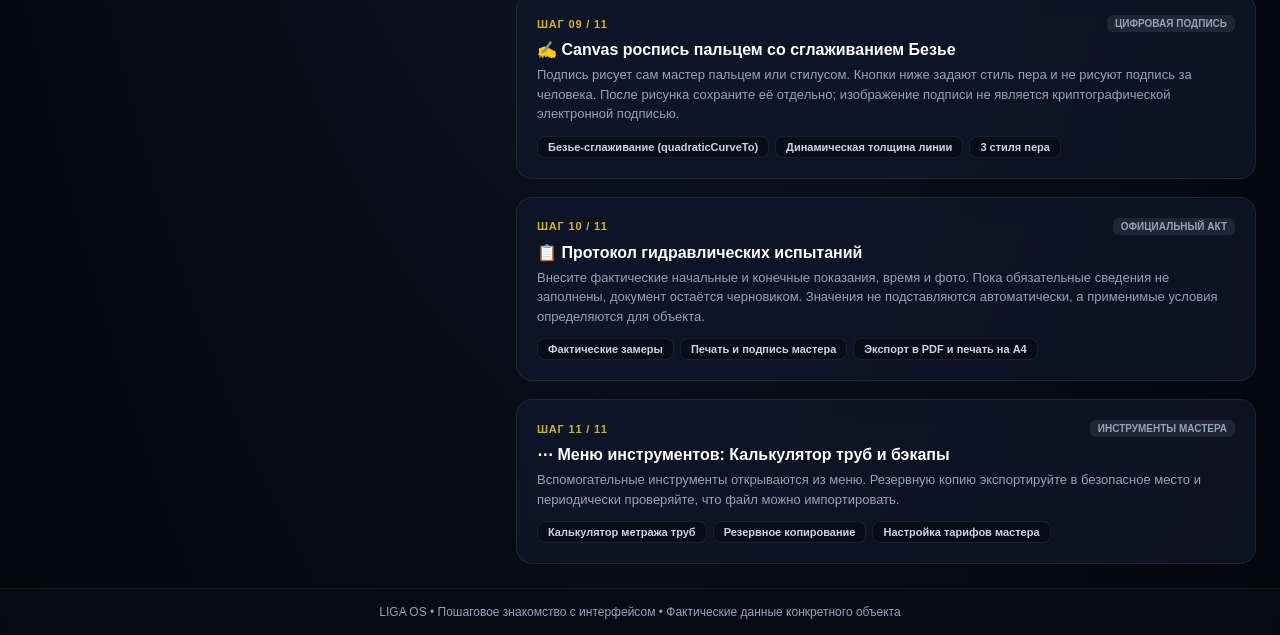
==== commit 6bd6a44d: "fix(ux): restore signature, demo guide, and stage links" ====
--- a/demo/index.html
+++ b/demo/index.html
@@ -3,6 +3,7 @@
 <head>
   <meta charset="UTF-8">
   <meta name="viewport" content="width=device-width, initial-scale=1.0">
+  <base href="/demo/">
   <title>LIGA OS — Официальная Интерактивная Презентация и Демо-Гид</title>
   <link rel="icon" href="../icons/favicon.ico">
   <style>
@@ -347,7 +348,7 @@
   <!-- Верхний статус-бар презентации -->
   <header class="demo-header">
     <div class="brand-block">
-      <img src="../icons/logo.svg" alt="LIGA Logo" class="brand-logo">
+      <img src="/icons/logo.svg" alt="LIGA Logo" class="brand-logo">
       <div>
         <div class="brand-title">LIGA OS • Интерактивный Демо-Гид</div>
         <div class="brand-tag">Ведущий инженер сантехники и отопления • Улугбек Хакимов (Ташкент)</div>
@@ -355,13 +356,13 @@
     </div>
     <div class="header-actions">
       <button id="btn-voice-toggle" class="btn-action" onclick="toggleVoiceNarration()">
-        <span id="voice-icon">🔊</span>
-        <span id="voice-status">Диктор: Вкл</span>
+        <span id="voice-icon">🔇</span>
+        <span id="voice-status">Диктор: Выкл</span>
       </button>
-      <a href="./NOTEBOOKLM_MASTER_SOURCE.md" target="_blank" class="btn-action" title="Открыть полный сценарий для NotebookLM">
+      <a href="NOTEBOOKLM_MASTER_SOURCE.md" target="_blank" rel="noopener" class="btn-action" title="Открыть справочный сценарий">
         <span>📖</span> Сценарий NotebookLM
       </a>
-      <a href="../index.html" class="btn-action btn-gold" title="Открыть рабочее приложение LIGA OS">
+      <a href="/" class="btn-action btn-gold" title="Открыть рабочее приложение LIGA OS">
         <span>⚡</span> Открыть LIGA OS
       </a>
     </div>
@@ -378,19 +379,16 @@
           📱 По шагам (11)
         </button>
         <button id="btn-mode-video" class="control-btn" onclick="switchDemoView('video')" style="flex:1; justify-content:center;">
-          🎬 MP4 Видео (1.5м)
+          🎬 Видео-инструкция
         </button>
       </div>
 
       <div class="phone-mockup">
         <div class="phone-notch"></div>
         <div class="phone-screen" id="phone-screen">
-          <img id="active-screenshot" src="./assets/01_dashboard.png" alt="Экран LIGA OS">
-          <video id="demo-mp4-video" controls playsinline preload="auto" poster="./assets/01_dashboard.png" style="display:none; width:100%; height:100%; object-fit:contain; background:#000;">
-            <source src="./liga_os_full_guide.mp4" type="video/mp4">
+          <img id="active-screenshot" src="assets/01_dashboard.png" alt="Главный экран LIGA OS">
+          <video id="demo-mp4-video" controls playsinline preload="metadata" poster="assets/01_dashboard.png" style="display:none; width:100%; height:100%; object-fit:contain; background:#000;">
             <source src="liga_os_full_guide.mp4" type="video/mp4">
-            <source src="/demo/liga_os_full_guide.mp4" type="video/mp4">
-            <source src="/liga_os_full_guide.mp4" type="video/mp4">
             Ваш браузер не поддерживает видео.
           </video>
         </div>
@@ -415,10 +413,10 @@
         </div>
         <div class="step-title">🏢 Дашборд мастера и карточки контекста</div>
         <div class="step-desc">
-          Командный центр ведущего инженера. Маяк «БАЗА ОФФЛАЙН» гарантирует сохранность данных без интернета. Карточки быстрого входа («На объекте», «Без чертежей», «Сделал заранее», «Есть проект») адаптируют интерфейс под реальные полевые условия.
-        </div>
-        <div class="step-features">
-          <span class="feature-chip">100% Оффлайн IndexedDB</span>
+          Выберите объект и проверьте его название перед работой. Быстрые плитки ведут к частым действиям. Основные записи хранятся в браузере на устройстве; голос, внешние страницы и мессенджеры требуют интернета.
+        </div>
+        <div class="step-features">
+          <span class="feature-chip">Локальные записи</span>
           <span class="feature-chip">ЖК Mirabad Avenue</span>
           <span class="feature-chip">Связь с заказчиком и дизайнером</span>
         </div>
@@ -432,12 +430,12 @@
         </div>
         <div class="step-title">💰 Финансовая ведомость и Базарный карман</div>
         <div class="step-desc">
-          Прозрачный учет каждого сума: общая сумма договора, внесенные авансы и чистый остаток долга. Нажатие на любую цифру с дашборда мгновенно фокусирует строку золотым пульсирующим бейджем «👈 ВЫ ЗДЕСЬ». Модуль «Базарный карман (Урикзор)» защищает личные деньги мастера от строительных расходов.
+          Здесь записываются договор, авансы и расходы по выбранному объекту. Остаток рассчитывается по сохранённым суммам и не является банковским балансом. Перед сохранением проверьте объект, сумму и назначение операции.
         </div>
         <div class="step-features">
           <span class="feature-chip">Drill-Down навигация</span>
           <span class="feature-chip">Базарный карман (Урикзор)</span>
-          <span class="feature-chip">Зарплата бригады & 10% дизайнеру</span>
+          <span class="feature-chip">Проверка остатка</span>
         </div>
       </div>
 
@@ -449,12 +447,12 @@
         </div>
         <div class="step-title">📦 Комплектация объекта и закупки</div>
         <div class="step-desc">
-          Учет труб Rehau Rautitan, коллекторов FAR, аксиальных фитингов и запорной арматуры. Разделение на позиции «Куплено», «Требуется докупить» и «Возврат на базар». Защита оптовых закупочных цен от глаз заказчика.
+          Добавляйте материал, количество, цену и статус закупки. Запись появится в данных объекта после сохранения. Сверяйте позицию с чеком, чтобы список помогал контролировать закупки, а не подменял их.
         </div>
         <div class="step-features">
           <span class="feature-chip">Rehau Rautitan Stabil</span>
           <span class="feature-chip">Коллекторы FAR 3/4"</span>
-          <span class="feature-chip">Автосписание из кассы</span>
+          <span class="feature-chip">Сохранение вручную</span>
         </div>
       </div>
 
@@ -462,14 +460,14 @@
       <div class="step-card" data-step="3" onclick="goToStep(3)">
         <div class="step-header">
           <span class="step-number">Шаг 04 / 11</span>
-          <span class="step-badge">СТАНДАРТ 16 БАР</span>
+          <span class="step-badge">КОНТРОЛЬ КАЧЕСТВА</span>
         </div>
         <div class="step-title">🛡️ Технадзор и Ворота Качества (Quality Gate)</div>
         <div class="step-desc">
-          Электронный чек-лист строгого контроля. Система физически блокирует сдачу объекта до тех пор, пока мастер не прикрепит фото опрессовки 16.0 бар со сроком выдержки 24 часа. Исключает человеческий фактор и халатность.
-        </div>
-        <div class="step-features">
-          <span class="feature-chip">Опрессовка 16 бар / 24 часа</span>
+          Отмечайте выполненные проверки и прикладывайте фактические фото. Давление и длительность испытания задаются для конкретного объекта по его проекту и оборудованию. Отметка в приложении сама по себе не подтверждает качество работ.
+        </div>
+        <div class="step-features">
+          <span class="feature-chip">Параметры по проекту объекта</span>
           <span class="feature-chip">Фото скрытых трасс до стяжки</span>
           <span class="feature-chip">Уклоны канализации</span>
         </div>
@@ -483,7 +481,7 @@
         </div>
         <div class="step-title">⚡ Расчет стоимости сантехники за 3 минуты</div>
         <div class="step-desc">
-          Экспресс-калькулятор для мгновенного осмечивания на первой встрече с заказчиком. Ввод количества водорозеток, радиаторов и контуров теплого пола. Автоматический расчет метража труб и стоимости монтажа.
+          Внесите исходные количества и проверьте применённые расценки. Результат — предварительный расчёт по введённым данным; перед отправкой заказчику сверяйте состав работ, цены и условия договора.
         </div>
         <div class="step-features">
           <span class="feature-chip">Расчет точек водорозеток</span>
@@ -500,7 +498,7 @@
         </div>
         <div class="step-title">📜 Неопровержимая хроника и аудит-лог</div>
         <div class="step-desc">
-          Лента событий с точными отметками времени: фиксация авансов, фотофиксация скрытых узлов, старт гидравлических испытаний. Защищает мастера от претензий отделочников и заливщиков пола в случае повреждения труб другими бригадами.
+          Просматривайте сохранённые события, операции и фото в контексте объекта. История отражает только то, что действительно было внесено в приложение; она не заверяет событие внешней электронной подписью.
         </div>
         <div class="step-features">
           <span class="feature-chip">Таймстемпы каждого действия</span>
@@ -517,7 +515,7 @@
         </div>
         <div class="step-title">⚙️ Персонализация мастера и безопасность</div>
         <div class="step-desc">
-          Управление реквизитами ведущего инженера (ФИО, организация, номер лицензии/сертификата, должность). Настройка голосового озвучивания и параметров опрессовки.
+          Здесь задаются личные параметры интерфейса и документов. Изменения влияют на последующие действия после сохранения. Номер или квалификация отображаются только если мастер внёс подтверждённые сведения.
         </div>
         <div class="step-features">
           <span class="feature-chip">Улугбек Хакимов</span>
@@ -534,12 +532,12 @@
         </div>
         <div class="step-title">👑 Швейцарская гербовая печать королевского класса</div>
         <div class="step-desc">
-          4 роскошных стиля оттиска (Swiss Imperial Gold 24K с короной и щитом, нотариальный сургуч Vermilion, платиновый титан и Женевская лазурь). Защитный латинский микротекст и верификационный штамп ЭЦП VERIFIED.
-        </div>
-        <div class="step-features">
-          <span class="feature-chip">Swiss Imperial Gold 24K</span>
-          <span class="feature-chip">Латинский микротекст</span>
-          <span class="feature-chip">Корона и швейцарский щит</span>
+          Выберите цветовой стиль и проверьте читаемость имени и названия мастерской. Оттиск обозначает оформление документа LIGA OS: он не заменяет лицензию, сертификат или подтверждение испытания.
+        </div>
+        <div class="step-features">
+          <span class="feature-chip">Золотой стиль оформления</span>
+          <span class="feature-chip">Фирменный знак LIGA</span>
+          <span class="feature-chip">Не подтверждает испытание</span>
         </div>
       </div>
 
@@ -551,12 +549,12 @@
         </div>
         <div class="step-title">✍️ Canvas роспись пальцем со сглаживанием Безье</div>
         <div class="step-desc">
-          Уникальный холст для подписи мастера пальцем или стилусом на смартфоне. Алгоритм сглаживания кривыми Безье убирает дрожание и создает штрих дорогого золотого пера. Встроены 3 каллиграфических вензеля («Классика», «Элегант», «Жирный»).
+          Подпись рисует сам мастер пальцем или стилусом. Кнопки ниже задают стиль пера и не рисуют подпись за человека. После рисунка сохраните её отдельно; изображение подписи не является криптографической электронной подписью.
         </div>
         <div class="step-features">
           <span class="feature-chip">Безье-сглаживание (quadraticCurveTo)</span>
           <span class="feature-chip">Динамическая толщина линии</span>
-          <span class="feature-chip">3 авторских каллиграфических пресета</span>
+          <span class="feature-chip">3 стиля пера</span>
         </div>
       </div>
 
@@ -566,12 +564,12 @@
           <span class="step-number">Шаг 10 / 11</span>
           <span class="step-badge">ОФИЦИАЛЬНЫЙ АКТ</span>
         </div>
-        <div class="step-title">📋 Протокол гидравлических испытаний 16 бар</div>
-        <div class="step-desc">
-          Юридически строгий документ с фиксацией начального и конечного давления, времени выдержки 24 часа и прикреплением фотографии поверенного манометра. Автоматически скрепляется гербовой печатью и подписью мастера.
-        </div>
-        <div class="step-features">
-          <span class="feature-chip">Фиксация 16.0 бар без падения</span>
+        <div class="step-title">📋 Протокол гидравлических испытаний</div>
+        <div class="step-desc">
+          Внесите фактические начальные и конечные показания, время и фото. Пока обязательные сведения не заполнены, документ остаётся черновиком. Значения не подставляются автоматически, а применимые условия определяются для объекта.
+        </div>
+        <div class="step-features">
+          <span class="feature-chip">Фактические замеры</span>
           <span class="feature-chip">Печать и подпись мастера</span>
           <span class="feature-chip">Экспорт в PDF и печать на А4</span>
         </div>
@@ -585,7 +583,7 @@
         </div>
         <div class="step-title">⋯ Меню инструментов: Калькулятор труб и бэкапы</div>
         <div class="step-desc">
-          Полный арсенал профессионала: встроенный расчет метража труб и теплопотерь, управление тарифами, экспорт базы данных в JSON и восстановление из резервной копии.
+          Вспомогательные инструменты открываются из меню. Резервную копию экспортируйте в безопасное место и периодически проверяйте, что файл можно импортировать.
         </div>
         <div class="step-features">
           <span class="feature-chip">Калькулятор метража труб</span>
@@ -600,40 +598,40 @@
 
   <!-- Футер -->
   <footer class="demo-footer">
-    LIGA OS v2.4.7 Swiss Engineering Edition • Разработано для Улугбека Хакимова («Лига Опытных Мастеров», Ташкент) • Все данные хранятся локально
+    LIGA OS • Пошаговое знакомство с интерфейсом • Фактические данные конкретного объекта
   </footer>
 
   <script>
     const screenshots = [
-      './assets/01_dashboard.png',
-      './assets/02_finances.png',
-      './assets/03_materials.png',
-      './assets/04_checklist.png',
-      './assets/05_estimate.png',
-      './assets/06_history.png',
-      './assets/07_settings.png',
-      './assets/08_seal_preview.png',
-      './assets/09_signature_pad.png',
-      './assets/10_pressure_act.png',
-      './assets/11_more_menu.png'
+      'assets/01_dashboard.png',
+      'assets/02_finances.png',
+      'assets/03_materials.png',
+      'assets/04_checklist.png',
+      'assets/05_estimate.png',
+      'assets/06_history.png',
+      'assets/07_settings.png',
+      'assets/08_seal_preview.png',
+      'assets/09_signature_pad.png',
+      'assets/10_pressure_act.png',
+      'assets/11_more_menu.png'
     ];
 
     const voiceTexts = [
-      "Шаг первый. Главный экран. Командный пункт мастера. Обратите внимание на зеленый индикатор 'База оффлайн'. Все данные объекта ЖК Mirabad Avenue хранятся прямо на смартфоне.",
-      "Шаг второй. Финансы и взаиморасчеты. Договор, авансы и чистый остаток долга. Нажмите на сумму с главного экрана, и система подсветит строку ярким золотым бейджем 'Вы здесь'.",
-      "Шаг третий. Склад и комплектация. Учет труб Rehau, коллекторов FAR и фитингов. Реальные закупочные цены на рынке Урикзор скрыты от посторонних глаз.",
-      "Шаг четвертый. Технадзор и опрессовка 16 бар. Система физически блокирует сдачу объекта до подтверждения суточной опрессовки давлением 16 атмосфер.",
-      "Шаг пятый. Экспресс-смета за три минуты прямо на объекте. Расчет водорозеток, отопления и теплого пола. Согласование цены без лишних споров.",
-      "Шаг шестой. История объекта. Полный электронный журнал каждого действия с метками времени для защиты от любых претензий строителей.",
-      "Шаг седьмой. Настройки системы. Персональные данные ведущего инженера Улугбека Хакимова и лицензия Лиги Опытных Мастеров.",
-      "Шаг восьмой. Швейцарская гербовая печать королевского класса Swiss Imperial Gold с короной, щитом и микротекстом для официальных документов.",
-      "Шаг девятый. Цифровая роспись мастера на холсте со сглаживанием Безье. Палец скользит мягко, как золотое перо, без неровностей и дрожания.",
-      "Шаг десятый. Официальный Акт гидравлических испытаний 16 бар. Готов к печати на А4 или отправке клиенту в Телеграм.",
-      "Шаг одиннадцатый. Меню инструментов мастера. Калькулятор труб, управление тарифами и надежные резервные копии базы данных."
+      "Шаг первый. Выберите объект и проверьте его название. Плитки помогают быстро перейти к частым действиям. Интернет нужен для голоса и внешних ссылок.",
+      "Шаг второй. В разделе Финансы записывайте договор, авансы и расходы. Расчётный остаток зависит от внесённых сумм — проверьте их перед сохранением.",
+      "Шаг третий. В Складе укажите купленный материал, количество, цену и статус. Сверьте данные с чеком перед тем, как сохранить запись.",
+      "Шаг четвёртый. В Контроле отмечайте только выполненные проверки и прикладывайте фактические фотографии. Условия испытания выбираются для конкретного объекта.",
+      "Шаг пятый. Смета рассчитывается по введённым количествам и расценкам. Перед отправкой заказчику проверьте состав работ и итоговые суммы.",
+      "Шаг шестой. История показывает записи и фотографии, которые были внесены в приложение. Это журнал приложения, а не независимое заверение фактов.",
+      "Шаг седьмой. В Настройках укажите свои данные. Вносите номер квалификации только если он действительно выдан и проверен.",
+      "Шаг восьмой. Печать оформляет документ фирменным знаком LIGA. Она не заменяет лицензию и не подтверждает результаты испытаний.",
+      "Шаг девятый. Подпись рисует сам мастер. Выберите стиль пера, нарисуйте подпись рукой и сохраните её отдельно.",
+      "Шаг десятый. В протокол внесите фактические показания, даты, длительность и фотографии. Пока данных недостаточно, документ остаётся черновиком.",
+      "Шаг одиннадцатый. В меню найдите вспомогательные функции и резервную копию. Храните экспорт в безопасном месте и проверяйте восстановление."
     ];
 
     let currentStepIdx = 0;
-    let isVoiceEnabled = true;
+    let isVoiceEnabled = false;
     let autoPlayTimer = null;
 
     function goToStep(idx) {
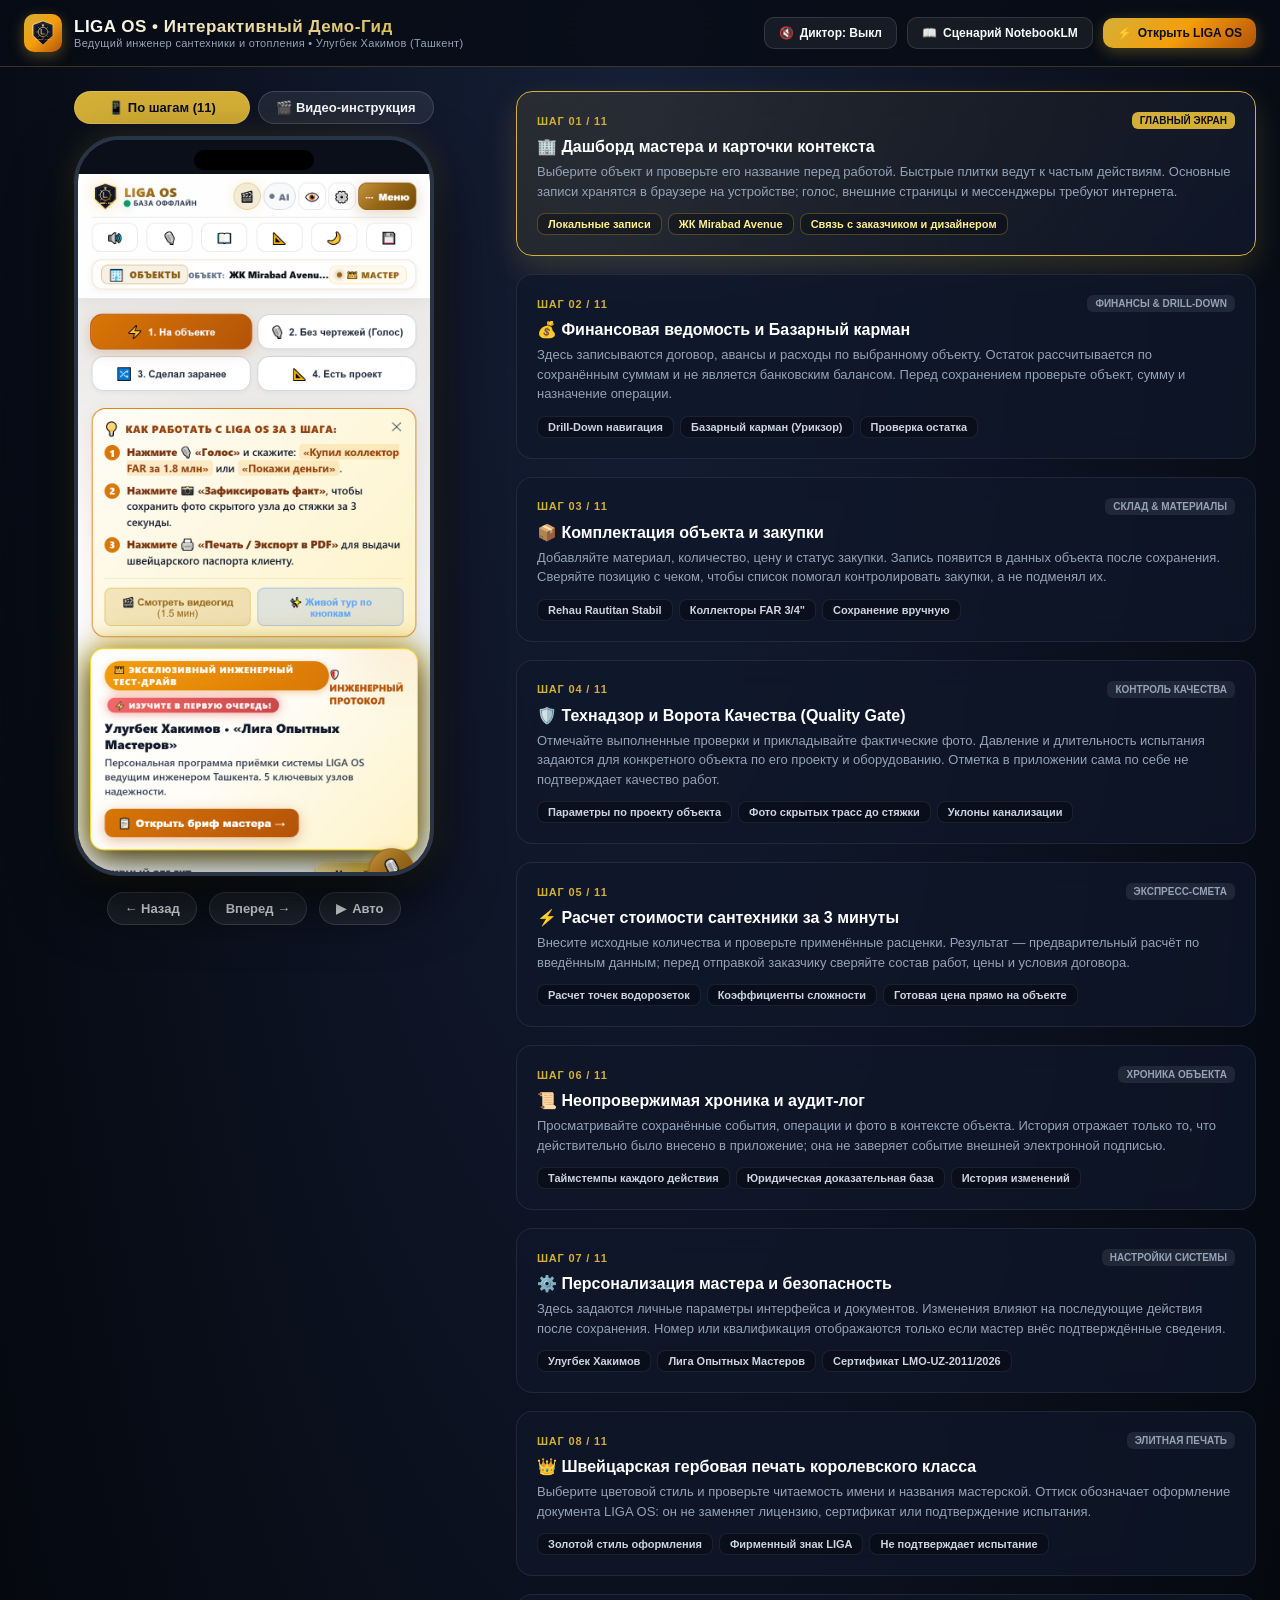
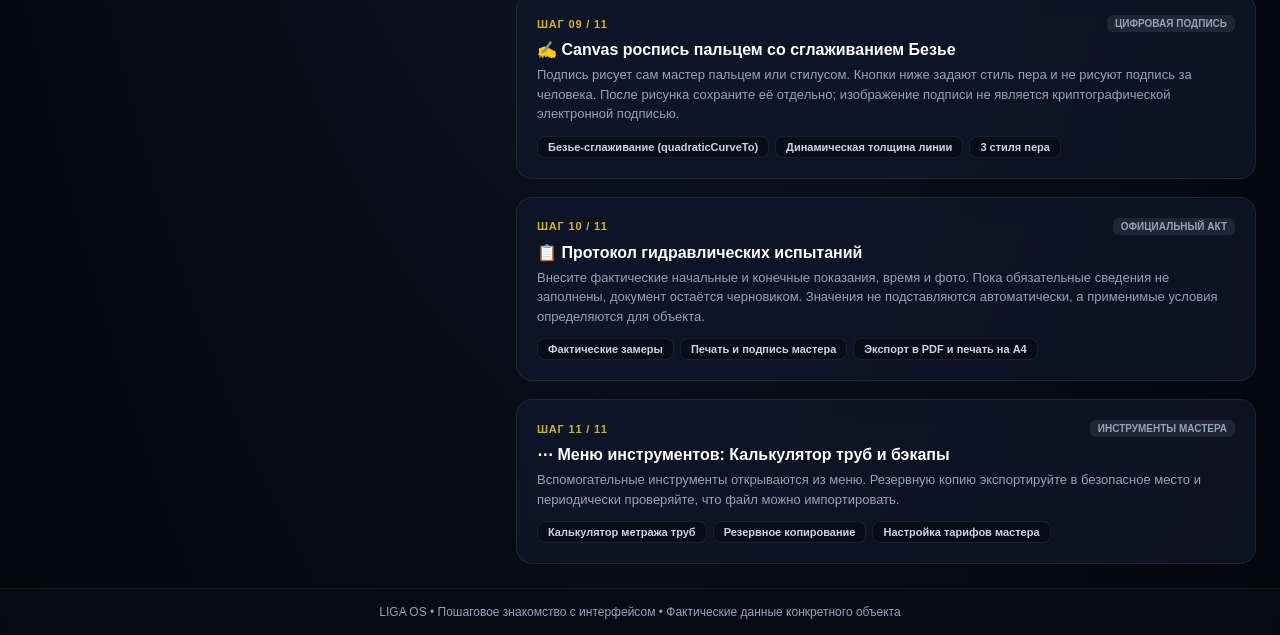
==== commit b3874df1: "fix(ux): correct overlays, sharing, and client claims" ====
--- a/demo/index.html
+++ b/demo/index.html
@@ -179,6 +179,7 @@
       overflow-y: auto;
       background: #0b0f19;
       position: relative;
+      padding-top: 34px;
     }
 
     .phone-screen img {
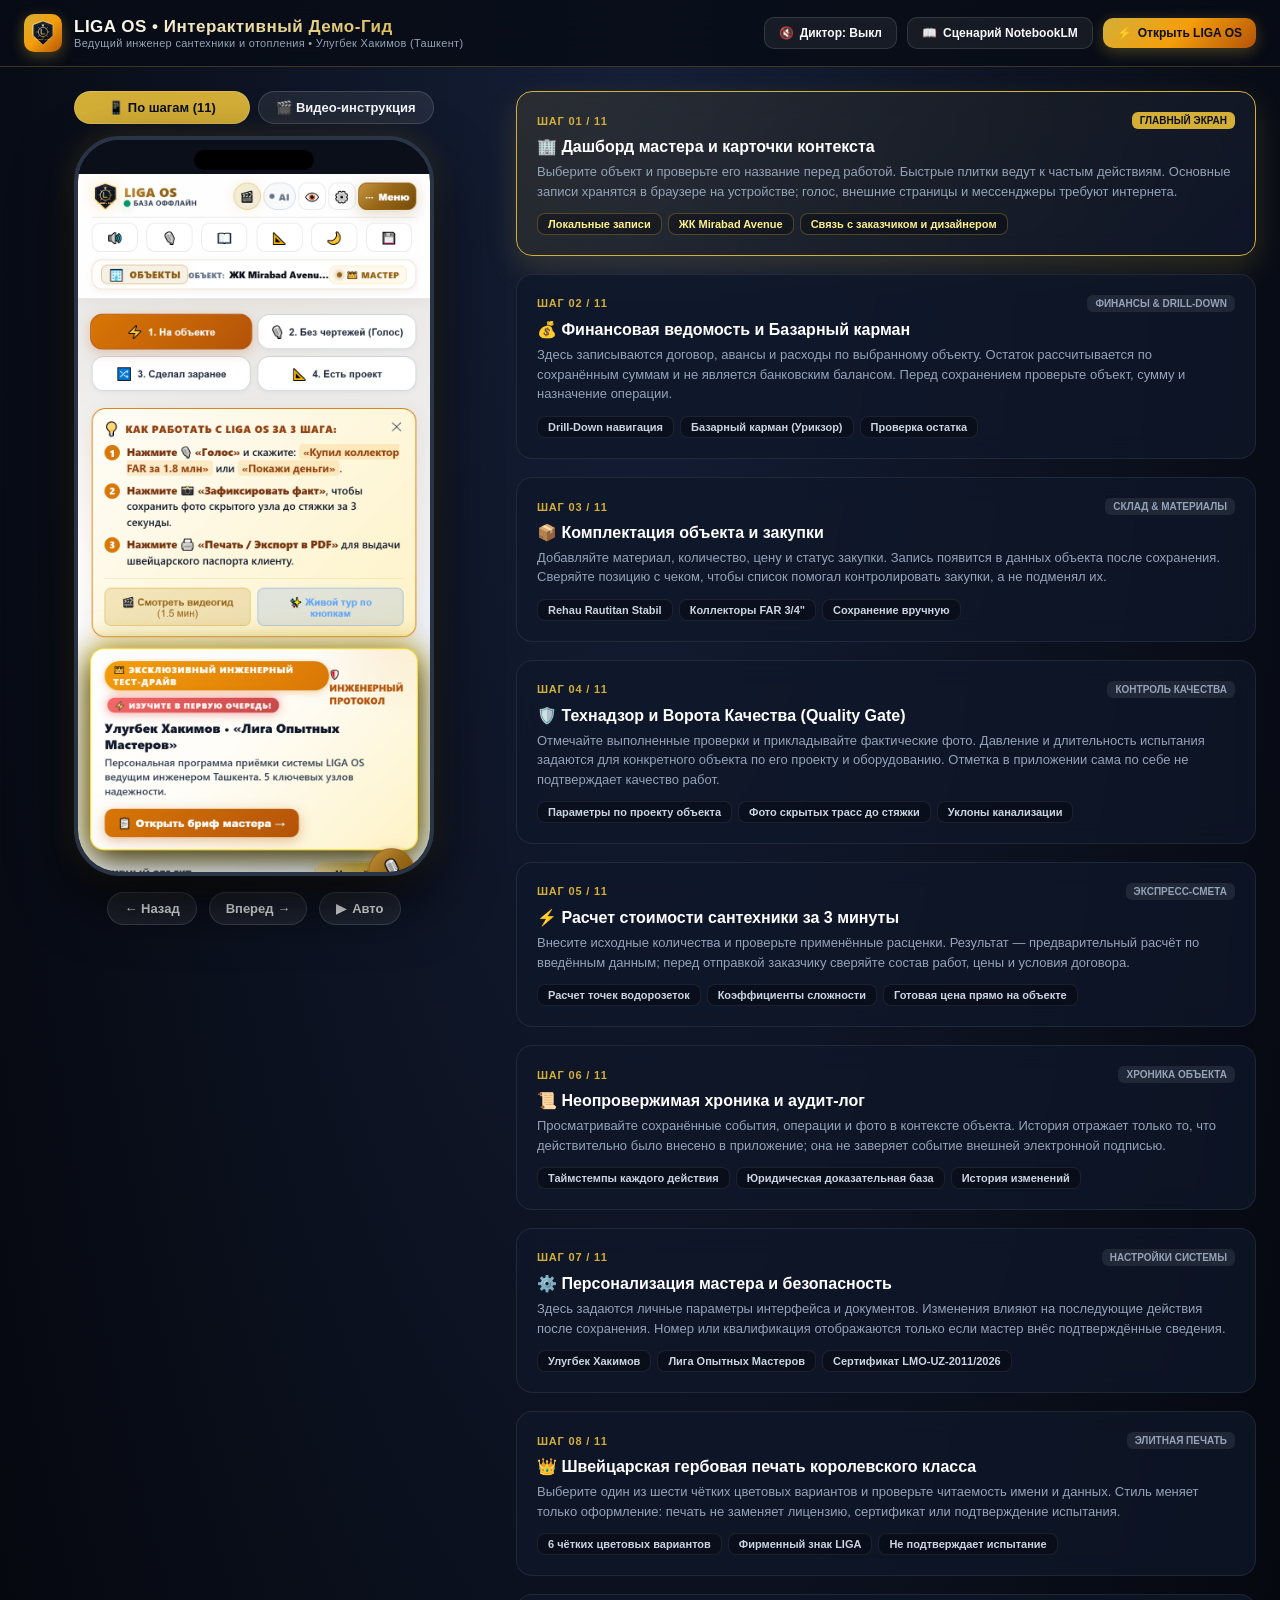
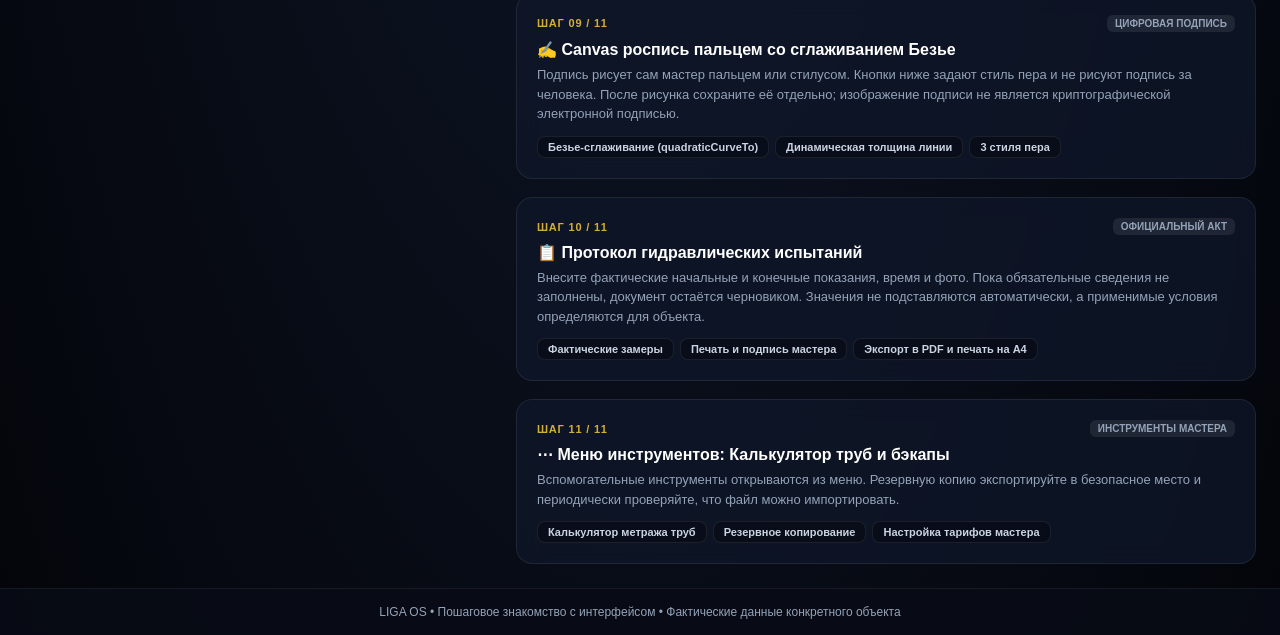
==== commit 0c466a23: "fix(ux): repair guide layout and stamp clarity" ====
--- a/demo/index.html
+++ b/demo/index.html
@@ -35,7 +35,7 @@
       min-height: 100vh;
       display: flex;
       flex-direction: column;
-      overflow-x: hidden;
+      overflow-x: clip;
     }
 
     /* Верхняя панель презентации */
@@ -118,7 +118,15 @@
     }
 
     .btn-gold:hover {
+      background: var(--gold-gradient);
+      color: #0b0f19;
       box-shadow: 0 6px 20px rgba(212, 175, 55, 0.5);
+    }
+
+    .btn-action:focus-visible,
+    .control-btn:focus-visible {
+      outline: 3px solid #ffe29a;
+      outline-offset: 3px;
     }
 
     /* Основная рабочая область */
@@ -126,6 +134,7 @@
       flex: 1;
       display: grid;
       grid-template-columns: 460px 1fr;
+      align-items: start;
       gap: 32px;
       padding: 24px;
       max-width: 1400px;
@@ -138,6 +147,9 @@
         grid-template-columns: 1fr;
         padding: 16px;
       }
+      .phone-container {
+        position: static;
+      }
     }
 
     /* Смартфон-фрейм */
@@ -147,6 +159,7 @@
       align-items: center;
       position: sticky;
       top: 90px;
+      align-self: start;
     }
 
     .phone-mockup {
@@ -533,10 +546,10 @@
         </div>
         <div class="step-title">👑 Швейцарская гербовая печать королевского класса</div>
         <div class="step-desc">
-          Выберите цветовой стиль и проверьте читаемость имени и названия мастерской. Оттиск обозначает оформление документа LIGA OS: он не заменяет лицензию, сертификат или подтверждение испытания.
-        </div>
-        <div class="step-features">
-          <span class="feature-chip">Золотой стиль оформления</span>
+          Выберите один из шести чётких цветовых вариантов и проверьте читаемость имени и данных. Стиль меняет только оформление: печать не заменяет лицензию, сертификат или подтверждение испытания.
+        </div>
+        <div class="step-features">
+          <span class="feature-chip">6 чётких цветовых вариантов</span>
           <span class="feature-chip">Фирменный знак LIGA</span>
           <span class="feature-chip">Не подтверждает испытание</span>
         </div>
